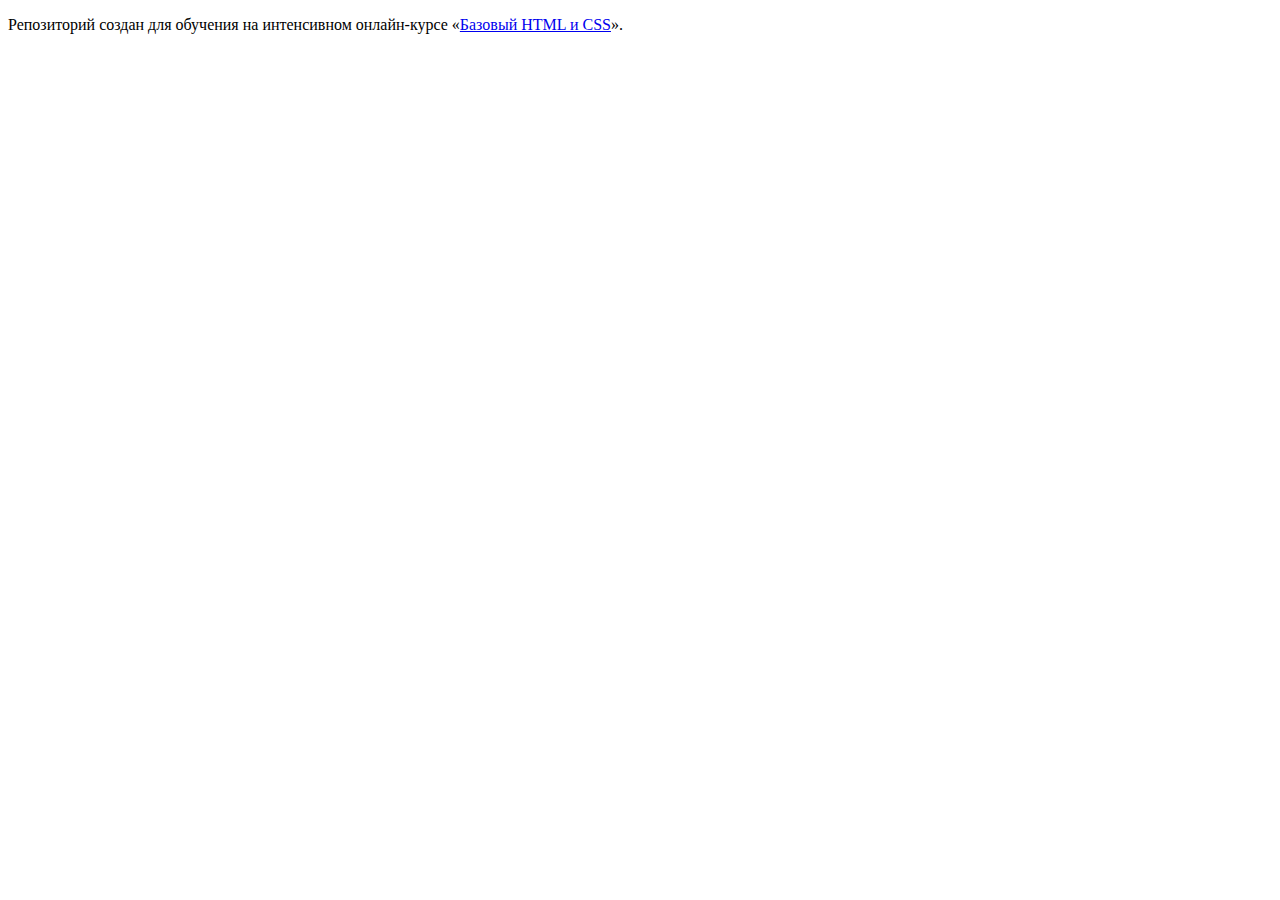
==== index.html @ 9e7a274b ":hatching_chick:" ====
<!DOCTYPE html>
<html lang="ru">
  <head>
    <meta charset="utf-8">
    <title>HTML Academy: Барбершоп</title>
  </head>
  <body>

    <p>Репозиторий создан для обучения на интенсивном онлайн‑курсе «<a href="https://htmlacademy.ru/intensive/htmlcss">Базовый HTML и CSS</a>».</p>

  </body>
</html>
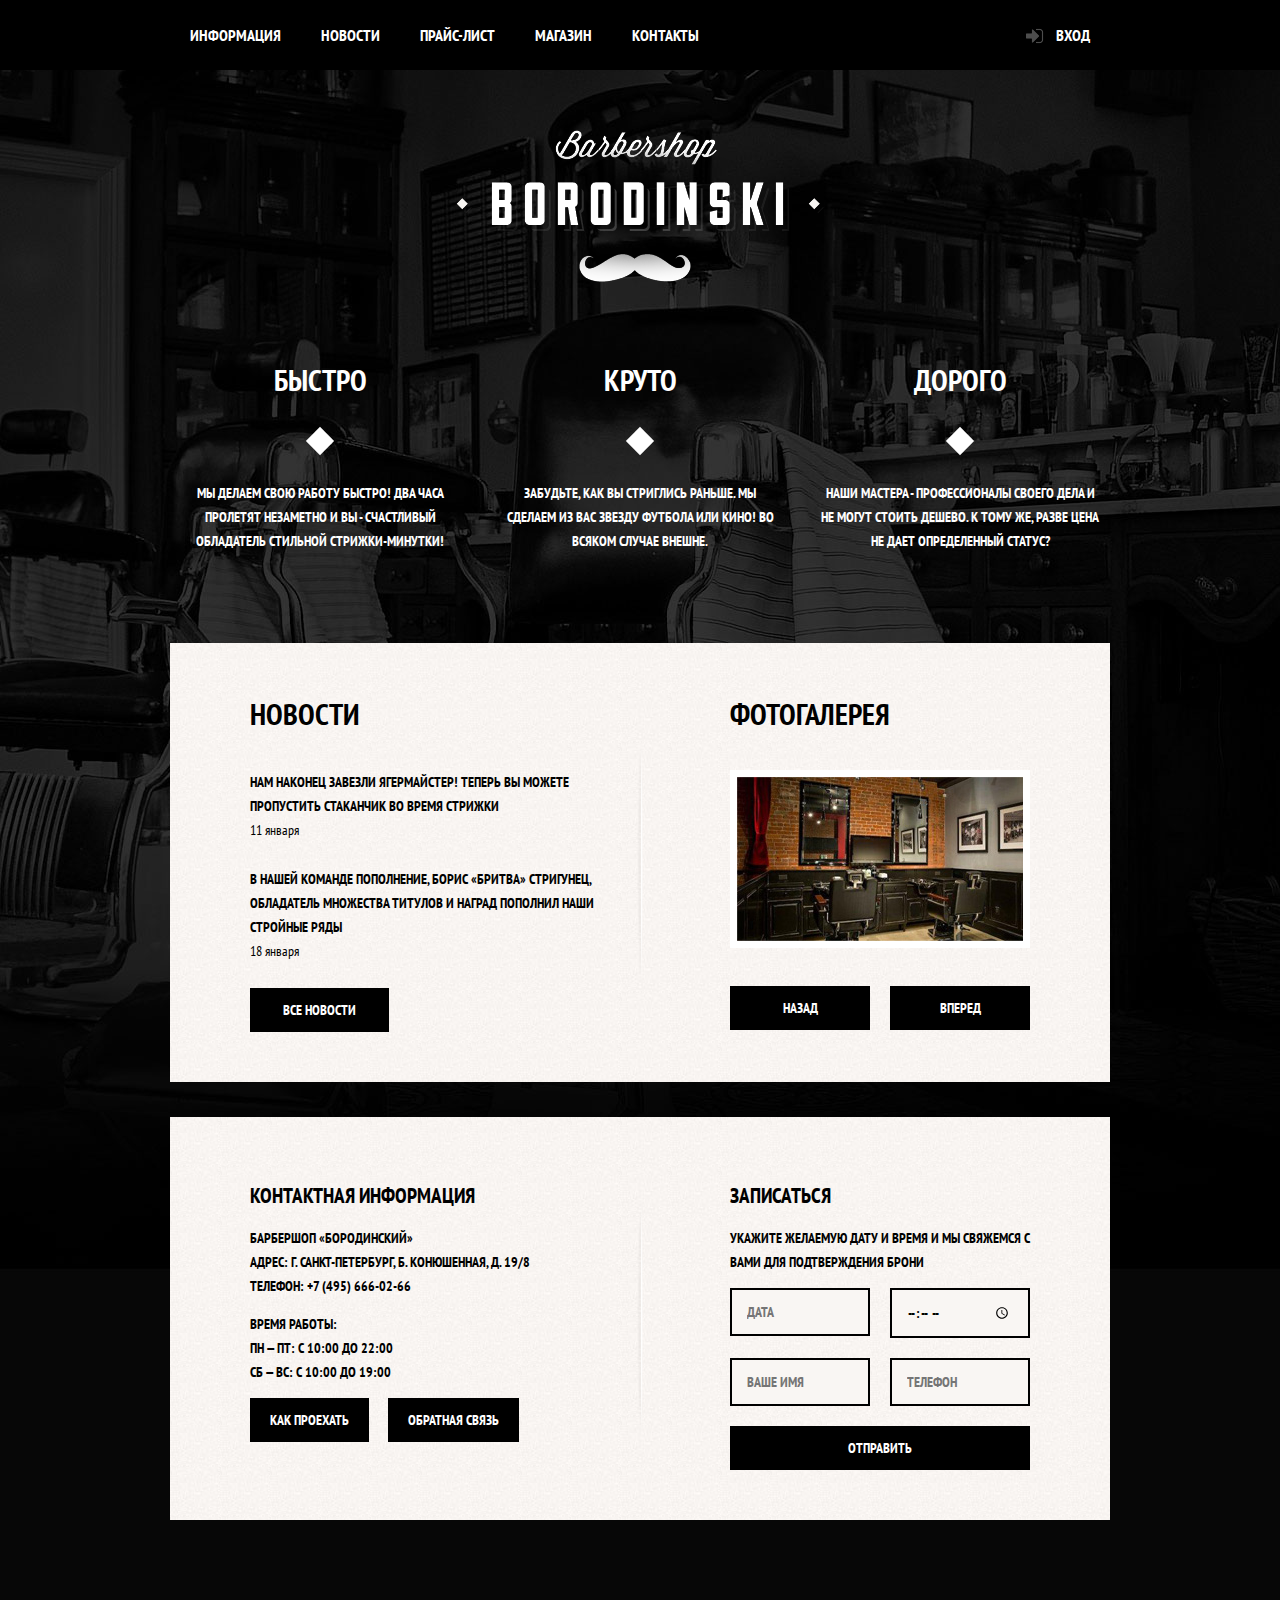
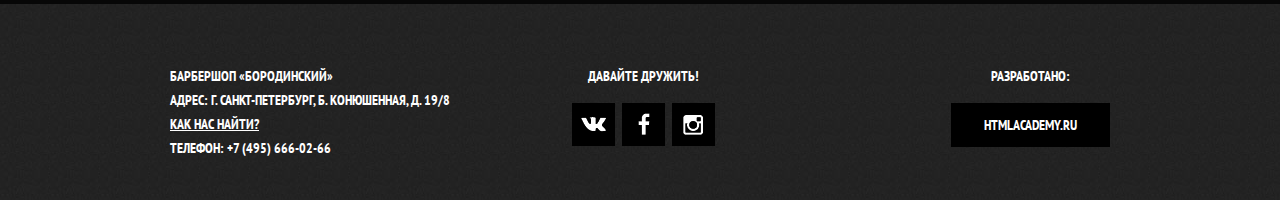
==== commit e2850f3a: "Главная, Прайс-лист, Страничка товара + открытие /закрытие попапов" ====
--- a/index.html
+++ b/index.html
@@ -1,12 +1,176 @@
-<!DOCTYPE html>
-<html lang="ru">
+﻿<!DOCTYPE html>
+<html>
   <head>
     <meta charset="utf-8">
-    <title>HTML Academy: Барбершоп</title>
+	<link rel="stylesheet" href="css/normalize.css">
+	<link rel="stylesheet" href="css/style.css" type="text/css">
+	<link rel="stylesheet" href="https://fonts.googleapis.com/css?family=PT+Sans+Narrow:700&amp;subset=latin,cyrillic-ext">
+    <title>Барбершоп «Бородинский»</title>
   </head>
-  <body>
+	<body>
+		<!--Хедер страницы -->
+		<header class="main-header h">
+			<div class="container c clearfix">
+					<nav class="main-navigation y">
+						<ul>
+							<li><a href="index.html">Информация</a></li>
+							<li><a href="#">Новости</a></li>
+							<li><a href="price.html">Прайс-лист</a></li>
+							<li><a href="item.html">Магазин</a></li>
+							<li><a href="#">Контакты</a></li>
+						</ul>
+					</nav>
+					
+					<div class="user-block y">
+						<a class="login" href="#">Вход</a>  <!-- По клику открывается модальное окно с формой входа! -->
+					</div>
+			</div>
+		</header>
+		
+		<!--Основная часть страницы -->
+		<main class="container main-container h">
+			<!--Логотип-->
+			<div class="logo y">
+				<a href="#"><img src="img/-index/logo.png" width="368" height="152" alt="Барбершоп «Бородинский»"></a>
+			</div>
+			
+			<!--Слоган из 3-х колонок -->
+			<section class="slogan c clearfix">
+				<div class="slogan-item y">
+					<div class="slogan-title">Быстро</div>
+					<p>Мы делаем свою работу быстро! Два часа пролетят незаметно и вы - счастливый обладатель стильной стрижки-минутки!</p>
+				</div>
+				
+				<div class="slogan-item y">
+					<div class="slogan-title">Круто</div>
+					<p>Забудьте, как вы стриглись раньше. Мы сделаем из вас звезду футбола или кино! Во всяком случае внешне.</p>
+				</div>
+				
+				<div class="slogan-item y">
+					<div class="slogan-title">Дорого</div>
+					<p>Наши мастера - профессионалы своего дела и не могут стоить дешево. К тому же, разве цена не дает определенный статус?</p>
+				</div>
+			</section>
+			
+			<!--Первое окно -->
+			<div class="index-content c clearfix">
+				<section class="index-content-column-left y">
+					<h2 class="index-content-column-title">Новости</h2>
+					<ul class="news">
+						<li>
+							<a href="#">Нам наконец завезли Ягермайстер! Теперь вы можете пропустить стаканчик во время стрижки</a><br>
+							<time datetime="2013-09-25">11 января</time>
+						</li>
+						<li>
+							<a href="#">В нашей команде пополнение, Борис «Бритва» Стригунец, обладатель множества титулов и наград пополнил наши стройные ряды</a><br>
+							<time datetime="2013-09-19">18 января</time>
+						</li>
+					</ul>
+					<a class="btn" href="#">Все новости</a>
+				</section>
+				
+				<section class="index-content-column-right y">
+					<h2 class="index-content-column-title">Фотогалерея</h2>
+					<div class="gallery">
+						<div class="gallery-image">
+							<a href="#"><img src="img/-index/caption.jpg" width="286" height="164" alt="Галерея"></a>   <!-- По клику открывается модальное окно с фотографией! -->
+						</div>
+						<button class="btn gallery-prev">Назад</button>
+						<button class="btn gallery-next">Вперед</button>
+					</div>
+				</section>
+			</div>
+			
+			<!--Второе окно -->
+			<div class="index-content c clearfix">
+				<section class="index-content-column-left y">
+					<div class="main-contacts">
+						<h2>Контактная информация</h2>
+						<p>
+							Барбершоп «Бородинский»<br>
+							Адрес: г. Санкт-Петербург, Б. Конюшенная, д. 19/8<br>
+							Телефон: +7 (495) 666-02-66
+						</p>
+						<p>
+							Время работы:<br>
+							пн — пт: с 10:00 до 22:00<br>
+							сб — вс: с 10:00 до 19:00
+						</p>
+						<a class="btn open-map" href="#">Как проехать</a>
+						<a class="btn" href="#">Обратная связь</a>
+					</div>
+				</section>
+				
+				<section class="index-content-column-right y">
+					<div class="form">
+						<h2>Записаться</h2>
+						<p>Укажите желаемую дату и время и мы свяжемся с вами для подтверждения брони</p>
+						<form action="/..." method="post">        <!--Вставь полный или относительный путь к серверному файлу (URL) -->
+							<input type="data" name="data" value="" placeholder="Дата">
+							<input type="time" name="time" value="" placeholder="Время">
+							<input type="text" name="name" value="" placeholder="Ваше имя">
+							<input type="tel" name="phone" value="" placeholder="Телефон">
+							<button type="submit" class="btn">Отправить</button>
+						</form>
+					</div>
+				</section>
+			</div>
+		</main>
+		
+		<!--Футер страницы -->
+		<footer class="main-footer h">
+			<div class="container c clearfix">
+				<div class="footer-contacts y">
+							Барбершоп «Бородинский»<br>
+							Адрес: г. Санкт-Петербург, Б. Конюшенная, д. 19/8<br>
+							<a class="open-map" href="#">Как нас найти?</a><br>
+							Телефон: +7 (495) 666-02-66
+				</div>
+				
+				<div class="footer-social y">
+					<p>Давайте дружить!</p>
+					<a class="social-btn social-btn-vk" href="#"></a>
+					<a class="social-btn social-btn-fb" href="#"></a>
+					<a class="social-btn social-btn-inst" href="#"></a>
+				</div>
+				
+				<div class="footer-copyright y">
+					<p>Разработано:</p>
+					<a href="#" class="btn">HTMLAcademy.ru</a>       <!--Копирайт (сайт разрабов) -->
+				</div>
+			</div>
+		</footer>
+		
+		<!-- Всплывающее модальное окно Вход-->
+		<div class="modal-window">
+			<!-- Кнопка Закрыть-->
+			<div class="modal-window-close">
+				закрыть
+			</div>
+			
+			<h2>Личный кабинет</h2>
+			<p>Введите пожалуйста свой логин и пароль</p>
+			<form class="login-form" action="/echo" method="post">
+				<input type="text" name="login" class="icon-user" placeholder="Логин" required>
+				<input type="password" name="password" class="icon-password" placeholder="Пароль" required><br>
+				<input type="checkbox" name="remember" id="remember-me" checked>
+				<label for="remember-me">Запомните меня</label>
+				<a href="#" class="restore">Я забыл пароль!</a>
+				<button type="submit" class="btn">Войти</button>
+			</form>
+		</div>
+		
+		<!-- Всплывающее модальное окно Карта-->
+		<div class="modal-content-map">
+			<div class="modal-content-close">закрыть</div>
+			<div class="modal-container">
+				<div id="map" class="map-image">
+				</div>
+			</div>
+		</div>
 
-    <p>Репозиторий создан для обучения на интенсивном онлайн‑курсе «<a href="https://htmlacademy.ru/intensive/htmlcss">Базовый HTML и CSS</a>».</p>
+		<script src="js/script.js"></script>
+		<script type="text/javascript" charset="utf-8" async src="https://api-maps.yandex.ru/services/constructor/1.0/js/?sid=y2CGXugQH0MIOYEFrCMbbpvY8io7dJtM&width=766&height=561&lang=ru_RU&sourceType=constructor&scroll=true&id=map"></script>
 
-  </body>
-</html>
+	</body>
+  </html>--- a/css/style.css
+++ b/css/style.css
@@ -0,0 +1,1016 @@
+﻿body {						/* Данные, общие для всей странички */
+	font-size: 14px;
+	line-height: 24px;
+	font-family: "PT Sans Narrow", sans-serif;
+	font-weight: 700;
+	text-transform: uppercase;
+	color: #fff;
+	min-width: 960px;
+	background: #111 url("../img/-index/bg2.jpeg") no-repeat center top;
+}
+
+body.item, body.inner_page {					/* Страничка Прайс */
+	background: #f8f5f2 url("../img/-item/block_bg.jpeg") repeat center top;
+	color: #000;
+}
+
+.container {         /* Общий контейнер шириной 940px */
+	width: 940px;
+	margin: 0 auto;
+	padding: 0 10px;
+}
+
+.main-container {
+	margin: 45px auto;
+	margin-bottom: 84px;
+	padding: 0 10px;
+}
+
+.clearfix:after {    /* Класс CLEARFIX */
+	content: "";
+	display: table;
+	clear: both;
+}
+
+/* Хедер ----------------------------------------------------------*/
+.main-header {          /* Хедер */
+	margin-top: 0px;
+	margin-bottom: 60px;
+	background: #000;
+}
+
+.main-navigation {     /* Меню хедера */
+	float: left;
+	width: 810px;
+}
+
+.user-block {          /* Пользовательский блок */
+	float: right;
+	max-width: 140px;
+}
+
+.main-navigation ul {   /* Список меню хедера */
+	margin: 0;
+	padding: 0;
+	font-size: 0;  /* борьба с пробелами в инлайн-блоках! */
+	list-style: none;
+}
+
+.main-navigation li {    /* Элементы списка меню хедера */
+	display: inline-block;
+	font-size: 16px;
+	line-height: 20px;
+	vertical-align: top;
+}
+
+.main-navigation a {    /* Ссылки в меню хедера */
+	display: block;
+	padding: 25px 20px;
+	text-decoration: none;
+	color: #fff;
+}
+
+.main-navigation a:hover {   /* Ссылки при наведении */
+	background: #242424;
+	cursor: pointer;
+}
+
+.main-navigation .active a {  /* Активная ссылка меню хедера */
+	position: relative;
+}
+
+.main-navigation .active a:hover {  /* Активная ссылка меню хедера при наведении */
+	background: none;
+	cursor: default;
+}
+
+.main-navigation .active a:after {  /* Псевдоэлемент активной ссылки меню хедера */
+	content: "";
+	position: absolute;
+	bottom: 0;
+	left: 20px;
+	right: 20px;
+	height: 5px;
+	background: white;
+}
+
+.login {                     /* Ссылка пользовательского блока */
+	position: relative;
+	display: inline-block;
+	vertical-align: top;
+	padding: 25px 20px;
+	padding-left: 50px;
+	font-size: 16px;
+	line-height: 20px;
+	text-decoration: none;
+	color: #fff;
+}
+
+.login:hover {             /* Ссылка пользовательского блока при наведении*/
+	background: #242424;
+}
+
+.login:before {            /* Псевдоэлемент (картинка)ссылки пользовательского блока */
+	content: "";
+	position: absolute;
+	top: 28px;
+	left: 20px;
+	width: 18px;
+	height: 16px;
+	background: url("../img/-index/icon_enter.png") no-repeat;
+	/*background-position: 0 -212px;*/
+}
+
+.login:hover:before {											/* Псевдоэлемент (картинка)ссылки пользовательского блока при наведении */
+	background: url("../img/-index/icon_enter2.png") no-repeat;
+}
+
+/*-------------------------------------------------------------*/
+.logo {					/* Логотип */
+	width: 368px;
+	height: 152px;
+	margin: 0 auto;
+	margin-bottom: 77px;
+}
+
+.logo img {				/* Логотип (картинка) */
+	width: 368px;
+	height: 152px;
+}
+
+.slogan {				/* Слоган (из 3 колонок) */
+	margin-bottom: 80px;
+}
+
+.slogan-item {			/* Колонки слогана */
+	float: left;
+	width: 300px;
+	margin-right: 20px;
+	text-align: center;
+}
+
+.slogan-item:last-child {		/* Последняя колонка слогана */
+	margin-right: 0;
+}
+
+.slogan-title {					/* Заголовки слоганов */
+	position: relative;
+	padding-bottom: 50px;
+	margin-bottom: 30px;
+	font-size: 30px;
+	line-height: 42px;
+}
+
+.slogan-item p {					/* Текст слоганов */
+	margin: 10px;
+}
+
+.slogan-title:after {			/* Псевдоэлемент после заголовка слоганов */
+	content: "";
+	position: absolute;
+	bottom: 0;
+	left: 50%;
+	display: block;
+	width: 20px;
+	height: 20px;
+	margin-left: -10px;
+	background: #fff;
+	transform: rotate(45deg);
+}
+
+.index-content {						/* Белые окошки */
+	margin-bottom: 35px;
+	padding: 50px 80px;
+	color: #000;
+	background:
+				url("../img/-index/vert_line.png") no-repeat center,
+				#f8f5f2 url("../img/-index/block_bg.jpeg");
+}
+
+.index-content-column-left {			/* Левая колонка окошка */
+	width: 350px;
+}
+
+.index-content-column-right {			/* Правая колонка окошка */
+	width: 300px;
+}
+
+.index-content-column-left {			/* Левая колонка окошка */
+	float: left;
+}
+
+.index-content-column-right {			/* Правая колонка окошка */
+	float: right;
+}
+
+.index-content-column-title {			/* Заголовок колонки */
+	margin: 0;
+	margin-bottom: 35px;
+	font-size: 30px;
+	line-height: 42px;
+}
+
+.news {							/* Блок новостей в левой колонке */
+	margin: 0;
+	padding: 0;
+	list-style: none;
+}
+
+.news li {						/* Элементы блока новостей */
+	margin-bottom: 25px;
+}
+
+.news time {						/* Дата в блоке новостей */
+	text-transform: none;
+	font-weight: normal;
+}
+
+.news a {
+	text-decoration: none;
+	color: #000;
+}
+
+.btn {							/* Класс .BTN кнопок */
+	display: inline-block;
+	vertical-align: top;
+	padding: 10px 33px;
+	margin-right: 16px;
+	font-size: 14px;
+	font-family: "PT Sans Narrow", sans-serif;
+	font-weight: 700;
+	line-height: 24px;
+	text-decoration: none;
+	text-transform: uppercase;
+	text-align: center;
+	color: #fff;
+	background: #000;
+	border: none;
+	outline: none;
+	cursor: pointer;
+}
+
+.btn:hover,
+.btn:active {					/* Поведение кнопок по наведению и нажатию */
+	background: #663d15;
+}
+
+.btn:disabled {					/* ПОведение неактивных (отключенных) кнопок */
+	cursor: default;
+	opacity: .5;
+}
+
+.btn:disabled:hover {			/* Поведение неактивных кнопок при наведении */
+	background: #000;
+}
+
+.main-contacts .btn {
+	padding-right: 20px;
+	padding-left: 20px;
+}
+
+.main-contacts .btn:last-child {
+	margin-right: 0;
+}
+
+.gallery{						/* Блок галареи в правой колонке */
+	position: relative;
+	height: 260px;
+}
+
+.gallery-image {					/*  */
+	height: 164px;
+	margin: 0;
+	border: 7px solid white;
+	background: #ccc;
+}
+
+.gallery-image img {				/* Изображение в блоке галереи */
+	width: 286px;
+	height: 164px;
+}
+
+.gallery .btn {					/* Кнопки в блоке галереи */
+	position: absolute;
+	bottom: 0;
+	width: 140px;
+	margin: 0;
+}
+
+.gallery-prev {					/* Кнопка НАЗАД в блоке галереи */
+	left: 0;
+}
+
+.gallery-next {					/* Кнопка ВПЕРЕД в блоке галереи */
+	right: 0;
+}
+
+.content p {						/* Абзац в левой колонке второго белого окошка */
+	margin: 0;
+	margin-bottom: 25px;
+}
+
+.form  input {						/* Форма в правой колонке второго окошка */
+	float: left;
+	margin-right: 20px;
+	margin-bottom: 20px;
+	width: 106px;
+	padding: 10px 15px;
+	border: 2px solid #000;
+	font-family: "PT Sans Narrow", sans-serif;
+	font-size: 14px;
+	line-height: 24px;
+	text-transform: uppercase;
+	color: #000;
+	background: #f9f6f3;
+	outline: none;
+}
+
+.form  input:focus {					/* Поля ввода формы при фокусе на них */
+	border: 2px solid #663d15;
+}
+
+.form  input:nth-child(even) {			/* Четные поля ввода формы */
+	margin-right: 0;
+}
+
+.form .btn {							/* Кнопки формы */
+	clear: both;
+	width: 100%;
+}
+
+/* Пагинатор (внутренние странички) -----------------------------*/
+.paginator {								/* Пагинатор */
+	max-width: 700px;
+	margin: 0;
+	margin-bottom: 35px;
+}
+
+.paginator ul {   /* Список меню пагинатора */
+	margin: 0;
+	padding: 0;
+	font-size: 0;  /* борьба с пробелами в инлайн-блоках! */
+	list-style: none;
+}
+
+.paginator li {    /* Элементы списка меню пагинатора */
+	display: inline;			/* inline-block  не нужен! */
+	font-size: 14px;
+	line-height: 20px;
+	vertical-align: top;
+}
+
+.paginator a {    /* Ссылки в меню пагинатора */  
+	padding: 10px 0px;
+	padding-right: 40px;
+
+	position: relative;
+	text-decoration: none;
+	color: #000;
+}
+
+.paginator li.active a:after {		/* Скрыть псевдоэлемент активной ссылки пагинатора (как вариант) */
+	display: none;
+}
+
+.paginator a:after {		/* Псевдолементы ссылок пагинатора. */
+	content: "";
+	display: block;
+	position: absolute;
+	top: 15px;
+	right: 15px;    				
+	width: 8px;
+	height: 8px;
+	background-color: #000;
+	transform: rotate(45deg);
+}
+
+.paginator a:hover:after {			/* При наведении на псевдоэлемент курсор "не сигналит" о ссылке */
+	cursor: default;
+}
+
+.paginator a:hover {   /* Ссылки пагинатора при наведении */
+	cursor: pointer;
+}
+
+.paginator .active a {  /* Активная ссылка меню пагинатора */
+	position: relative;
+	color: #aba9a7;					
+}
+
+.paginator .active a:hover {  /* Активная ссылка меню пагинатора при наведении */
+	background: none;
+	cursor: default;
+}
+
+/* Стили странички "Страничка товара" (item) -----------------------------*/
+.item .main-header {
+	background: #000;
+	color: #fff;
+	margin-bottom: 55px;
+}
+
+.item  h1 {
+	margin: 0;
+	margin-bottom: 21px;
+	font-size: 30px;
+	line-height: 42px;
+}
+
+.item .paginator {
+	margin-bottom: 55px;
+}
+
+.item .main-footer {
+	background: #252525 url("../img/-index/footer_bg.jpeg");
+	color: #fff;
+}
+
+.item .content-column-left {					/* Левый блок (картинки) */
+	width: 480px;
+	float: left;
+}
+
+.main_caption {							/* Большая картинка */
+	float: left;
+	padding-bottom: 13px;	/* ...Исправить. Если падинг указать 20 рх, то вылезает на деле почему-то больше (7рх лишние)... */
+}
+
+/*.caption a:active .main_caption img{					/ такое не  работает... /
+	background: url("img/-item/big_image.jpeg") no-repeat;
+}*/
+
+.main_caption img, .caption img {		/* Тень изображениям (большому и двум маленьким) */
+	box-shadow: 0 0 25px rgba(0,0,0,0.3);
+}
+
+.caption:last-child  img{		/* Тень изображению (последнему из маленьких) */
+	box-shadow: 5px 5px 15px rgba(0,0,0,0.2);
+}
+
+.caption {
+	float: left;	
+	padding-right: 20px;
+}
+
+.caption:last-child {	
+	padding-right: 0;
+}
+
+.caption:last-child :after {
+	clear: both;
+}
+
+.item .content-column-right {					/* Правый блок (текстовый) */
+	width: 390px;
+	float: right;
+}
+
+.item .content-column-right .btn {
+	padding: 10px 18px;
+	margin-right: 0px;
+}
+
+.item .content-column-right a {
+	text-decoration: none;
+	color: #000;
+}
+
+.item .content-column-right .art {
+	color: #aeaeae;
+}
+
+.item .text_box p {
+	margin-bottom: 38px;
+}
+
+.item .text_box h3 {
+	margin-top: 65px;
+	margin-bottom: 33px;
+}
+
+.item .content-column-right ul {			/* content-column-right заменить на класс list!.. */
+	margin: 0;
+    padding: 0;
+	list-style: none;
+	margin-top: 29px;
+	margin-left: 21px;
+}
+
+.item .content-column-right li {			/* и тут... */
+	position: relative;
+}
+
+.item .content-column-right li:before {		/* и тут... */  /* и где-то еще в 1 месте... */
+	content: "";
+	position: absolute;
+	top: 7px;
+	left: -18px;    				/* Хотя по идее 21рх... */
+	width: 8px;
+	height: 8px;
+	background-color: #000;
+	transform: rotate(45deg);	
+}
+ 
+.price {
+	display: inline-block;
+	vertical-align: top;
+	padding: 10px 41px;
+	margin-right: -3px;
+	font-size: 14px;
+	font-family: "PT Sans Narrow", sans-serif;
+	font-weight: 700;
+	line-height: 24px;
+	text-decoration: none;
+	text-transform: uppercase;
+	text-align: center;
+	border: none;
+	outline: none;
+	cursor: default;
+	color: #000;
+	background-color: #e5e5e5;
+}
+
+.footnotes {
+	margin-top: 33px;
+	margin-bottom: 33px;
+}
+
+.availability {
+	float: left;
+}
+
+.art {
+	float: right;
+	padding-right: 12px;
+}
+
+/* Стили странички Прайс (inner-page) ------------------------------------------------- */
+.inner_page .main-header {
+	background: #000;
+	color: #fff;
+	margin-bottom: 55px;
+}
+
+.inner_page .main-footer {
+	background: #252525 url("../img/-index/footer_bg.jpeg");
+	color: #fff;
+}
+
+.inner_page .main-container {
+	margin-bottom: 79px;
+}
+
+.inner_page .main-navigation li:first-of-type  a, .item .main-navigation li:first-of-type  a {
+	padding: 21px 20px;
+}
+
+.inner-page-title {
+	margin-bottom: 57px; /*можно и 55рх*/
+}
+
+.inner-page-title h1 {
+	margin: 0;
+	padding: 0;
+	margin-bottom: 19px;
+	font-size: 30px;
+	line-height: 42px;
+}
+
+.inner-content {
+	margin-bottom: 79px;
+}
+
+.inner-content h2 {
+	margin-top: 60px;
+	margin-bottom: 32px;
+	font-size: 24px;
+	line-height: 30px;
+}
+
+.inner-content p {
+	margin: 14px 0;
+}
+
+.inner-content table {
+	border-collapse: collapse;
+}
+
+.inner-content td {
+	padding: 10px 15px;
+	border: 2px solid black;
+}
+
+.big-header {
+	margin-top: 57px;
+	margin-bottom: 58px;  
+	text-align: center;
+}
+
+.big-header h2 {
+	position: relative;
+	display: inline;
+	margin: 0;
+	padding: 0 25px;  
+	font-size: 48px;
+	line-height: 48px;
+	text-align: center;
+	background: #f8f5f2 url("../img/-item/block_bg.jpeg") repeat;
+}
+
+.big-header:after {
+	content: ""; 
+	position: relative;
+	top: -25px;
+	z-index: -1;  
+	display: block;
+	border-bottom: 2px solid black;
+}
+.list-1 {
+	margin: 14px 0;
+	padding: 0;
+	list-style: none;
+}
+
+.list-1 li {
+	position: relative;
+	margin-bottom: 15px;
+	padding-left: 20px;
+}
+
+.list-1 li:before {
+	content: "";
+	position: absolute;
+	top: 8px;
+	left: 0;
+	width: 8px;
+	height: 8px;  
+	background: #000;
+	transform: rotate(45deg);
+}
+
+.prices-table {
+	width: 100%;
+}
+
+.prices-table td {
+    width: 50%;
+}
+
+.prices-table td:last-child {
+	text-align: center;
+}
+
+.short-text {
+	padding-right: 80px;
+}
+
+/* Колонки для контента */
+.inner-content-columns {
+    margin: 60px 0;
+	margin-bottom: 63px;
+}
+
+.inner-content-column-left,
+.inner-content-column-right {
+	width: 460px;
+}
+
+.inner-content-column-left {
+	float: left;
+}
+
+.inner-content-column-right {
+	float: right;
+}
+
+.inner-content-column-left *:first-child,
+.inner-content-column-right *:first-child {
+	margin-top: 0;
+}
+.inner-content-column-left *:last-child,
+.inner-content-column-right *:last-child {
+	margin-bottom: 0;
+}
+
+/* Футер -------------------------------------------------------*/
+.main-footer {						/* Футер */
+	margin-top: 60px;
+	padding-top: 60px;
+	padding-bottom: 40px;
+	background: #252525 url("../img/-index/footer_bg.jpeg");
+}
+
+.footer-contacts {					/* Блок контактов в футере */
+	float: left;
+	width: 320px;
+	margin-right: 80px;
+}
+
+.footer-contacts a {					/* Ссылки блока контактов футера ???*/
+	color: #fff;
+}
+
+.footer-social {						/* Блок социальных сетей футера */
+	float: left;
+	text-align: center;
+}
+
+.footer-copyright {					/* Блок копирайта футера */
+	float: right;
+	max-width: 320px;
+}
+
+.footer-contacts a:hover {			/* Ссылки блока контактов футера при наведении */
+	text-decoration: none;
+}
+
+.footer-social p {					/* Абзац блока соцсетей футера */
+	margin: 0;
+	margin-bottom: 15px;
+}
+
+.social-btn {						/* Социальные кнопки в футере */
+	margin: 0 2px;
+	display: inline-block;
+	vertical-align: top;
+	width: 43px;
+	height: 43px;
+	font-size: 0;
+	text-decoration: none;
+	background: #000 url("../img/sprite.png") no-repeat center;								/* Подключить спрайт и далее расставить координаты картинок! */
+}
+
+.social-btn:hover {						/* Социальные кнопки в футере при наведении */
+	background-color: #fff;
+}
+
+.social-btn-vk {						/* Социальная кнопка ВК футера */
+	background: #000 url("../img/-index/icon_vk.png") no-repeat center;
+	/*background-position: 9px -968px;*/
+}
+
+.social-btn-fb {						/* Социальная кнопка FB футера */
+	background: #000 url("../img/-index/icon_fb.png") no-repeat center;
+}
+
+.social-btn-inst {						/* Социальная кнопка INST футера */
+	background: #000 url("../img/-index/icon_inst.png") no-repeat center;
+}
+
+.social-btn-vk:hover {						/* Социальная кнопка ВК футера при наведении */
+	background: #fff url("../img/-index/icon_vk_b.png") no-repeat center;
+}
+
+.social-btn-fb:hover {						/* Социальная кнопка FB футера при наведении */
+	background: #fff url("../img/-index/icon_fb_b.png") no-repeat center;
+}
+
+.social-btn-inst:hover {						/* Социальная кнопка INST футера при наведении */
+	background: #fff url("../img/-index/icon_inst_b.png") no-repeat center;
+}
+
+.footer-copyright p {					/* Абзац блока копирайта футера */
+	margin: 0;
+	margin-bottom: 15px;
+	text-align: center;
+}
+
+.footer-copyright .btn {					/* Кнопки блока копирайта футера */
+	margin-right: 0;
+}
+
+.footer-copyright .btn:hover {					/* Кнопки блока копирайта футера при наведении*/
+	color: #000;
+	background: #fff;
+}
+
+/* Модальное окно Вход ------------------------------------------ */
+.modal-window {
+	display: none;		/* display: none; */
+	position: absolute;
+	top: 0;
+	left: 50%;
+	margin-top: 120px;
+	margin-left: -230px;
+	width: 300px;
+	padding: 50px 80px;
+	padding-bottom: 58px;
+	background: #f8f5f2 url("../img/-index/block_bg.jpeg") repeat;
+	color: #000;
+	box-shadow: 0 30px 50px rgba(0,0,0,.75);
+}
+
+.modal-window-close {		/* Кнопка Закрыть формы входа */
+	position: absolute;
+	top: 9px;
+	right: -34px;
+	width: 21px;
+	height: 21px;
+	background: url("../img/-index/close_window.png") no-repeat center;
+	font-size: 0;
+	cursor: pointer;
+}
+
+.modal-window h2 {			/* Заголовок */
+	margin: 0;
+	margin-bottom: 20px;
+	font-size: 30px;
+	line-height: 42px;
+}
+
+.modal-window p {			/* Абзац */
+	margin: 0;
+	margin-bottom: 15px;
+}
+
+.modal-window .login-form {		/* Форма */
+	
+}
+
+.login-form input[type="text"], .login-form input[type="password"] {	/* Поля формы входа (логин и пароль) */
+	width: 241px;
+	margin: 0;
+	margin-bottom: 9px;
+	padding: 12px 40px 12px 10px;
+	font-size: 14px;
+	line-height: 24px;
+	font-family: "PT Sans Narrow", sans-serif;
+	text-transform: uppercase;
+	color: #000;
+	border: 2px solid #000101;
+	outline: none;
+	background: #f9f6f3;
+}
+
+.login-form input:focus {				/* Фокус в поле ввода */
+	border-color: #663d15;
+}
+
+.login-form input.icon-user {			/* Иконка в поле Логин */
+	background: url("../img/-index/icon_login.png") no-repeat right 14px center;
+}
+
+.login-form input.icon-password {		/* Иконка в поле Пароль */
+	background: url("../img/-index/icon_pass.png") no-repeat right 14px center;
+}
+
+.login-form .restore {				/* Ссылка "Я забыл пароль" */
+	float:right;
+	color: #000;
+}
+
+.login-form .btn {					/* Кнопка формы */
+	width: 100%;
+	margin-top: 17px;
+}
+
+.login-form input[type="checkbox"] {	/* Чекбокс */
+	display: none;
+}
+
+.login-form input[type="checkbox"] + label{		/* Лейбл, привязанный к чекбоксу */
+	display: inline-block;
+	vertical-align: top;
+	position: relative;
+	padding-left: 32px;
+	cursor: pointer;
+}
+
+.login-form input[type="checkbox"] + label:hover {		/* Лейбл при наведении */
+	color: #663d15;
+}
+
+.login-form input[type="checkbox"] + label:before {		/* Псевдоэлемент лейбла */
+	content: "";
+	position: absolute;
+	top: 2px;
+	left: 0;
+	width: 17px;
+	height: 17px;
+	border: 2px solid #000;
+}
+
+.login-form input[type="checkbox"]:checked + label:before {		/* Псевдоэлемент при нажатом чекбоксе */
+	background: url("../img/-index/close_btn.png") no-repeat center;
+}
+
+.modal-content-map {
+	display: none;		/* display: none; */
+	position: absolute;
+	top: 0;
+	left: 50%;
+	margin-top: 578px;
+	margin-left: -390px;
+	width: 766px;
+	height: 560px;
+	padding: 7px;
+	background-color: #fff;
+	color: #000;
+	box-shadow: 0 30px 50px rgba(0,0,0,.75);
+}
+
+.modal-content-close {		/* Кнопка Закрыть формы входа */
+	position: absolute;
+	top: 7px;
+	right: -32px;
+	width: 21px;
+	height: 21px;
+	background: url("../img/-index/close_window.png") no-repeat center;
+	font-size: 0;
+	cursor: pointer;
+	
+}
+
+@keyframes show {			/* Кадры анимации открытия Модального окна */
+  0% {
+    opacity: 0.2;
+  }
+  70% {
+    opacity: 0.4;
+  }
+  90% {
+    opacity: 0.7;
+  }
+  100% {
+    opacity: 1;
+  }
+}
+
+.modal-show {		/* Отображение модального окна */
+	display: block;
+	animation: show 1s;
+}
+
+@keyframes close {			/* Кадры анимации закрытия Модального окна */
+	0% {
+		transform: scale(1);
+		opacity: 1;		
+	}
+	60% {
+		transform: scale(0.9);	
+        opacity: 1;	
+	}
+	80% {
+		transform: scale(1.1);
+	}	
+	100% {
+		transform: scale(0);
+		opacity: 0;	
+	}		
+}
+
+.modal-close{						/* Закрытие модального окна */
+	animation: close .5s ease-in-out;
+}
+
+@keyframes error {			/* Кадры анимации ошибки Модального окна Вход */
+  0% {
+	opacity: 1;
+  }
+  50% {
+	box-shadow:  0 0 20px 30px rgba(255,0,0,0.7),
+				inset 0 0 10px 10px rgba(255,0,0,0.7);
+	opacity: 0.9;
+  }
+  100% {
+	opacity: 1;
+  }
+}
+
+.modal-error {		/* Ошибка входа (не хватает логина и/или пароля) */
+	animation: error 2s;
+}
+
+/*.modal-show-sec {			/* Альтернативное отображение модального окна */
+	/*display: block;
+	animation: modal-show-sec .5s ease-in-out;		
+}
+
+@keyframes modal-show-sec {		/* Кадры альтернативной анимации открытия Модального окна */
+	/*0% {
+		transform: scale(0);
+		opacity: 0.0;		
+	}
+	60% {
+		transform: scale(1.1);	
+	}
+	80% {
+		transform: scale(0.9);
+		opacity: 1;	
+	}	
+	100% {
+		transform: scale(1);
+		opacity: 1;	
+	}		
+}*/
+
+.modal-container {
+	background-color: #aba9a7;
+	width: 100%; /*766px;*/
+	height: 100%; /*560px;*/
+	z-index: 1;
+}
+
+.map-image {
+	z-index: 2;
+}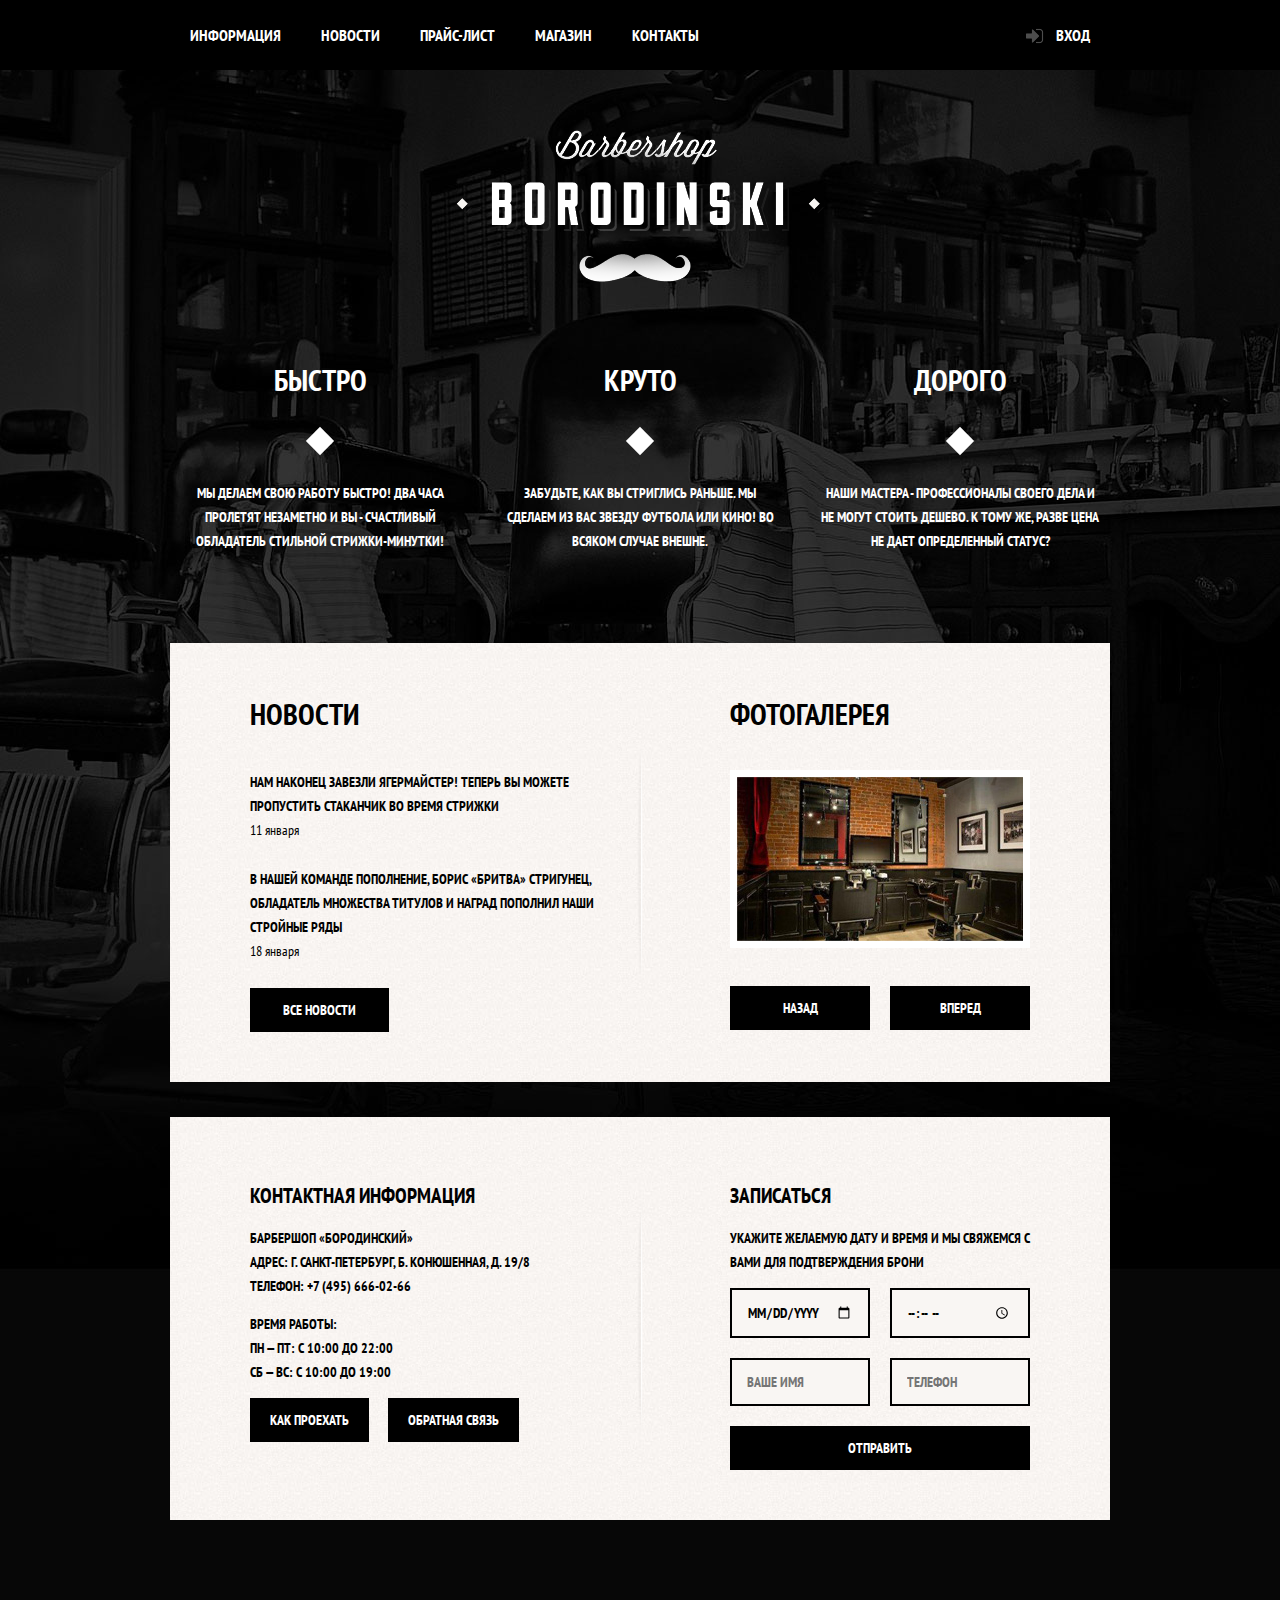
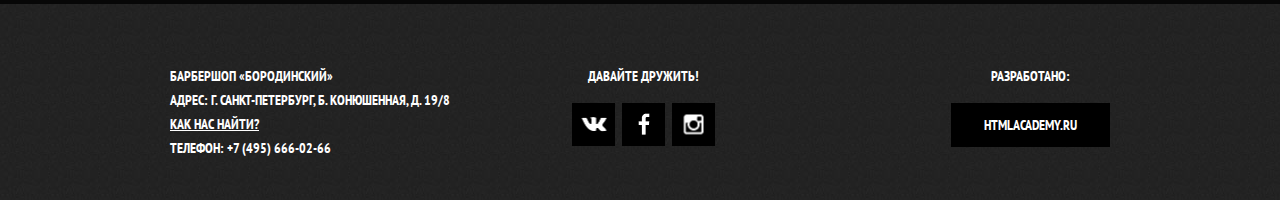
==== commit d899144a: "Спрайт" ====
--- a/index.html
+++ b/index.html
@@ -8,53 +8,55 @@
     <title>Барбершоп «Бородинский»</title>
   </head>
 	<body>
+		<!-- Затемняющая шторка -->
+		<div class="blind"></div> 
 		<!--Хедер страницы -->
-		<header class="main-header h">
-			<div class="container c clearfix">
-					<nav class="main-navigation y">
+		<header class="main-header">
+			<div class="container clearfix">
+					<nav class="main-navigation">
 						<ul>
 							<li><a href="index.html">Информация</a></li>
 							<li><a href="#">Новости</a></li>
 							<li><a href="price.html">Прайс-лист</a></li>
-							<li><a href="item.html">Магазин</a></li>
+							<li><a href="shop.html">Магазин</a></li>
 							<li><a href="#">Контакты</a></li>
 						</ul>
 					</nav>
 					
-					<div class="user-block y">
-						<a class="login" href="#">Вход</a>  <!-- По клику открывается модальное окно с формой входа! -->
+					<div class="user-block">
+						<a class="login" href="form.html">Вход</a>  <!-- По клику открывается модальное окно с формой входа! -->
 					</div>
 			</div>
 		</header>
 		
 		<!--Основная часть страницы -->
-		<main class="container main-container h">
+		<div class="container main-container">
 			<!--Логотип-->
-			<div class="logo y">
-				<a href="#"><img src="img/-index/logo.png" width="368" height="152" alt="Барбершоп «Бородинский»"></a>
+			<div class="logo">
+				<img src="img/logo.png" width="368" height="152" alt="Барбершоп «Бородинский»">
 			</div>
 			
 			<!--Слоган из 3-х колонок -->
-			<section class="slogan c clearfix">
-				<div class="slogan-item y">
+			<section class="slogan clearfix">
+				<div class="slogan-item">
 					<div class="slogan-title">Быстро</div>
 					<p>Мы делаем свою работу быстро! Два часа пролетят незаметно и вы - счастливый обладатель стильной стрижки-минутки!</p>
 				</div>
 				
-				<div class="slogan-item y">
+				<div class="slogan-item">
 					<div class="slogan-title">Круто</div>
 					<p>Забудьте, как вы стриглись раньше. Мы сделаем из вас звезду футбола или кино! Во всяком случае внешне.</p>
 				</div>
 				
-				<div class="slogan-item y">
+				<div class="slogan-item">
 					<div class="slogan-title">Дорого</div>
 					<p>Наши мастера - профессионалы своего дела и не могут стоить дешево. К тому же, разве цена не дает определенный статус?</p>
 				</div>
 			</section>
 			
 			<!--Первое окно -->
-			<div class="index-content c clearfix">
-				<section class="index-content-column-left y">
+			<div class="index-content clearfix">
+				<section class="index-content-column-left">
 					<h2 class="index-content-column-title">Новости</h2>
 					<ul class="news">
 						<li>
@@ -69,11 +71,11 @@
 					<a class="btn" href="#">Все новости</a>
 				</section>
 				
-				<section class="index-content-column-right y">
+				<section class="index-content-column-right">
 					<h2 class="index-content-column-title">Фотогалерея</h2>
 					<div class="gallery">
 						<div class="gallery-image">
-							<a href="#"><img src="img/-index/caption.jpg" width="286" height="164" alt="Галерея"></a>   <!-- По клику открывается модальное окно с фотографией! -->
+							<a href="#"><img src="img/caption.jpg" width="286" height="164" alt="Галерея"></a>   <!-- По клику открывается модальное окно с фотографией! -->
 						</div>
 						<button class="btn gallery-prev">Назад</button>
 						<button class="btn gallery-next">Вперед</button>
@@ -82,8 +84,8 @@
 			</div>
 			
 			<!--Второе окно -->
-			<div class="index-content c clearfix">
-				<section class="index-content-column-left y">
+			<div class="index-content clearfix">
+				<section class="index-content-column-left">
 					<div class="main-contacts">
 						<h2>Контактная информация</h2>
 						<p>
@@ -96,18 +98,18 @@
 							пн — пт: с 10:00 до 22:00<br>
 							сб — вс: с 10:00 до 19:00
 						</p>
-						<a class="btn open-map" href="#">Как проехать</a>
+						<a class="btn open-map" href="map.html">Как проехать</a>
 						<a class="btn" href="#">Обратная связь</a>
 					</div>
 				</section>
 				
-				<section class="index-content-column-right y">
+				<section class="index-content-column-right">
 					<div class="form">
 						<h2>Записаться</h2>
 						<p>Укажите желаемую дату и время и мы свяжемся с вами для подтверждения брони</p>
 						<form action="/..." method="post">        <!--Вставь полный или относительный путь к серверному файлу (URL) -->
-							<input type="data" name="data" value="" placeholder="Дата">
-							<input type="time" name="time" value="" placeholder="Время">
+							<input type="date" name="date" value="">
+							<input type="time" name="time" value="">
 							<input type="text" name="name" value="" placeholder="Ваше имя">
 							<input type="tel" name="phone" value="" placeholder="Телефон">
 							<button type="submit" class="btn">Отправить</button>
@@ -115,26 +117,26 @@
 					</div>
 				</section>
 			</div>
-		</main>
+		</div>
 		
 		<!--Футер страницы -->
-		<footer class="main-footer h">
-			<div class="container c clearfix">
-				<div class="footer-contacts y">
+		<footer class="main-footer">
+			<div class="container clearfix">
+				<div class="footer-contacts">
 							Барбершоп «Бородинский»<br>
 							Адрес: г. Санкт-Петербург, Б. Конюшенная, д. 19/8<br>
-							<a class="open-map" href="#">Как нас найти?</a><br>
+							<a class="open-map" href="map.html">Как нас найти?</a><br>
 							Телефон: +7 (495) 666-02-66
 				</div>
 				
-				<div class="footer-social y">
+				<div class="footer-social">
 					<p>Давайте дружить!</p>
 					<a class="social-btn social-btn-vk" href="#"></a>
 					<a class="social-btn social-btn-fb" href="#"></a>
 					<a class="social-btn social-btn-inst" href="#"></a>
 				</div>
 				
-				<div class="footer-copyright y">
+				<div class="footer-copyright">
 					<p>Разработано:</p>
 					<a href="#" class="btn">HTMLAcademy.ru</a>       <!--Копирайт (сайт разрабов) -->
 				</div>
--- a/css/style.css
+++ b/css/style.css
@@ -6,12 +6,17 @@
 	text-transform: uppercase;
 	color: #fff;
 	min-width: 960px;
-	background: #111 url("../img/-index/bg2.jpeg") no-repeat center top;
-}
-
-body.item, body.inner_page {					/* Страничка Прайс */
-	background: #f8f5f2 url("../img/-item/block_bg.jpeg") repeat center top;
-	color: #000;
+	background: #111 url("../img/bg2.jpeg") no-repeat center top;
+}
+
+body.shop, body.item, body.inner_page {					/* Тело внутренних страниц */
+	background: #f8f5f2 url("../img/block_bg.jpeg") repeat center top;
+	color: #000;
+}
+
+.shop .main-footer, .item .main-footer, .inner_page .main-footer {		/* Футер внутренних страниц */
+	background: #252525 url("../img/footer_bg.jpeg");
+	color: #fff;
 }
 
 .container {         /* Общий контейнер шириной 940px */
@@ -117,12 +122,13 @@
 	left: 20px;
 	width: 18px;
 	height: 16px;
-	background: url("../img/-index/icon_enter.png") no-repeat;
-	/*background-position: 0 -212px;*/
+	background: url("../img/spritesheet.png") no-repeat;
+	background-position: -200px -5px;
 }
 
 .login:hover:before {											/* Псевдоэлемент (картинка)ссылки пользовательского блока при наведении */
-	background: url("../img/-index/icon_enter2.png") no-repeat;
+	background: url("../img/spritesheet.png") no-repeat;
+	background-position: -228px -5px;
 }
 
 /*-------------------------------------------------------------*/
@@ -183,8 +189,8 @@
 	padding: 50px 80px;
 	color: #000;
 	background:
-				url("../img/-index/vert_line.png") no-repeat center,
-				#f8f5f2 url("../img/-index/block_bg.jpeg");
+				url("../img/vert_line.png") no-repeat center,
+				#f8f5f2 url("../img/block_bg.jpeg");
 }
 
 .index-content-column-left {			/* Левая колонка окошка */
@@ -338,28 +344,28 @@
 	width: 100%;
 }
 
-/* Пагинатор (внутренние странички) -----------------------------*/
-.paginator {								/* Пагинатор */
+/* Пагинатор Хлебные крошки (внутренние странички) -----------------*/
+.bread_crumbs {								/* Пагинатор Хлебные крошки */
 	max-width: 700px;
 	margin: 0;
 	margin-bottom: 35px;
 }
 
-.paginator ul {   /* Список меню пагинатора */
+.bread_crumbs ul {   /* Список меню пагинатора */
 	margin: 0;
 	padding: 0;
 	font-size: 0;  /* борьба с пробелами в инлайн-блоках! */
 	list-style: none;
 }
 
-.paginator li {    /* Элементы списка меню пагинатора */
+.bread_crumbs li {    /* Элементы списка меню пагинатора */
 	display: inline;			/* inline-block  не нужен! */
 	font-size: 14px;
 	line-height: 20px;
 	vertical-align: top;
 }
 
-.paginator a {    /* Ссылки в меню пагинатора */  
+.bread_crumbs a {    /* Ссылки в меню пагинатора */  
 	padding: 10px 0px;
 	padding-right: 40px;
 
@@ -368,11 +374,11 @@
 	color: #000;
 }
 
-.paginator li.active a:after {		/* Скрыть псевдоэлемент активной ссылки пагинатора (как вариант) */
+.bread_crumbs li.active a:after {		/* Скрыть псевдоэлемент активной ссылки пагинатора (как вариант) */
 	display: none;
 }
 
-.paginator a:after {		/* Псевдолементы ссылок пагинатора. */
+.bread_crumbs a:after {		/* Псевдолементы ссылок пагинатора. */
 	content: "";
 	display: block;
 	position: absolute;
@@ -384,29 +390,361 @@
 	transform: rotate(45deg);
 }
 
-.paginator a:hover:after {			/* При наведении на псевдоэлемент курсор "не сигналит" о ссылке */
+.bread_crumbs a:hover:after {			/* При наведении на псевдоэлемент курсор "не сигналит" о ссылке */
 	cursor: default;
 }
 
-.paginator a:hover {   /* Ссылки пагинатора при наведении */
+.bread_crumbs a:hover {   /* Ссылки пагинатора при наведении */
 	cursor: pointer;
 }
 
-.paginator .active a {  /* Активная ссылка меню пагинатора */
-	position: relative;
-	color: #aba9a7;					
-}
-
-.paginator .active a:hover {  /* Активная ссылка меню пагинатора при наведении */
+.bread_crumbs .active a {  /* Активная ссылка меню пагинатора */
+	position: relative;
+	color: #aba9a7;	
+	cursor: default;
+	pointer-events: none;	/* Отменяем события по клику */	
+}
+
+.bread_crumbs .active a:hover {  /* Активная ссылка меню пагинатора при наведении */
 	background: none;
 	cursor: default;
 }
 
+/* Стили странички "Магазин" (shop) -----------------------------*/
+.shop .main-header {
+	margin-bottom: 54px;
+}
+
+.shop h1 {
+	margin-top: 0;
+	margin-bottom: 23px;
+}
+
+.shop .bread_crumbs {
+	margin-bottom: 54px;
+}
+
+.shop .bread_crumbs .active {
+	color: #aba9a7;
+	pointer-events: none;	/* Отменяем события по клику */	
+}
+
+.shop .bread_crumbs .active:after {
+	display: none;
+}
+
+.shop .left-part-form {
+	width: 190px;
+	float: left;
+}
+
+.shop .group-inputs {
+	border: none;
+	margin: 0;
+	padding: 0;
+	padding-top: 32px;
+	font-size: 24px;
+	line-height: 30px;
+}
+
+.shop .group-inputs:nth-of-type(2) {
+	margin-top: 55px;
+}
+
+.shop .left-part-form input[type="radio"] {		/* Истинные радиокнопки */
+	display: none;
+}
+
+.shop .left-part-form input[type="radio"] + label {		/* Лейбл после радиокнопки */
+	display: inline-block;
+	vertical-align: middle;
+	font-family: 'PT Sans Narrow', Arial, sans-serif;
+	font-size: 14px;
+	line-height: 18px;
+	color: #000;
+	margin-left: 44px;
+	cursor: pointer;
+	margin-bottom: 23px;
+	position: relative;
+}
+
+.shop .left-part-form input[type="radio"] + label::before {	/* Псевдоэлемент лейбла, стоящего после радиокнопки */
+	content: "";
+	vertical-align: middle;
+	width: 18px;
+	height: 18px;
+	position: absolute;
+	left: -44px;
+	top: 0;
+	background-color: #fff;
+	border-radius: 50%;
+	border: 2px solid #000;
+}
+
+.shop .left-part-form input[type="radio"]:checked + label::before {	/* Псевдоэлемент лейбла, стоящего после  УСТАНОВЛЕННОЙ радиокнопки */
+	content: "";
+	position: absolute;
+	left: -42px;
+	top: 2px;
+	width: 8px;
+	height: 8px;
+	background-color: #000;
+	border-radius: 50%;
+	border: 5px solid #fff;
+	box-shadow: 0 0 0 2px rgba(0,0,0,1);
+}
+
+.shop .left-part-form input[type="checkbox"] {		/* Истинный чекбокс */
+	display: none;
+}
+
+.shop .left-part-form input[type="checkbox"] + label {	/* Лейбл после чекбокса */
+	display: inline-block;
+	vertical-align: middle;
+	font-family: 'PT Sans Narrow', Arial, sans-serif;
+	font-size: 14px;
+	line-height: 18px;
+	color: #000;
+	margin-left: 44px;
+	position: relative;
+	cursor: pointer;
+	margin-bottom: 20px;
+}
+
+.shop .left-part-form input[type="checkbox"]:last-of-type + label, 
+.shop .left-part-form input[type="checkbox"]:checked:last-of-type + label {		/* Лейбл, стоящий после последнего чекбокса */
+	margin-bottom: 0;	
+}
+
+.shop .left-part-form input[type="radio"]:last-of-type + label,
+.shop .left-part-form input[type="radio"]:last-of-type:checked + label {		/* Лейбл, стоящий после последней радиокнопки */
+	margin-bottom: 0;
+}
+
+.shop .left-part-form input[type="checkbox"] + label::before {		/* Псевдоэлемент лейбла, стоящего после чекбокса */
+	content: "";
+	vertical-align: middle;
+	width: 16px;
+	height: 16px;
+	position: absolute;
+	left: -44px;
+	top: 0px;
+	border: 2px solid #000;
+}
+
+.shop .left-part-form input[type="checkbox"]:checked + label::before {	/* Псевдоэлемент лейбла, стоящего после УСТАНОВЛЕННОГО чекбокса */
+	content: "";
+	position: absolute;
+	left: -42px;
+	top: 2px;
+	width: 12px;
+	height: 12px;
+	background: url("../img/spritesheet.png") no-repeat center;
+	background-position: -65px -5px;
+	border: 2px solid #fff;
+	box-shadow: 0 0 0 2px rgba(0,0,0,1);
+}
+
+.shop .left-part-form .btn {
+	margin-right: 0;
+	margin-top: 30px;
+}
+
+.shop  .right-part-items .buy {					/* Кнопка в Форме */
+    display: inline-block;
+	width: 78px;
+    margin-right: 0;
+	vertical-align: top;
+	padding-top: 14px;
+	padding-bottom: 15px;
+	font-size: 14px;
+	font-weight: 700;
+	line-height: 18px;
+	text-decoration: none;
+	text-transform: uppercase;
+	text-align: center;
+	color: #fff;
+	background: #000;
+	border: none;
+	outline: none;
+	cursor: pointer;
+}
+
+.shop  .right-part-items .buy:hover, .shop  .right-part-items .buy:active {			/* Кнопка в форме при нажатии и наведении */
+	background-color: #663d15;
+}
+
+.shop .price  {
+	width: 109px;
+	padding: 15px 0;
+	padding-top: 14px;
+	margin-left: 16px;
+	font-size: 14px;
+	line-height: 18px;
+	margin-bottom: 16px;
+}
+
+.left-part-form .btn:hover, .left-part-form .btn:active {			/* Кнопка в форме при нажатии и наведении */
+	background-color: #663d15;
+}
+
+/* События элементов формы при НАВЕДЕНИИ */
+.left-part-form input[type="radio"] + label:hover, 						/* при наведении на лейблы */
+.left-part-form input[type="radio"]:checked + label:hover, 
+.left-part-form input[type="checkbox"] + label:hover,
+.left-part-form input[type="checkbox"]:checked + label:hover {
+	color: #663d15;
+}
+
+.left-part-form input[type="radio"] + label:hover::before, 				/* при наведении на "псевдо" радиобаттоны и чекбоксы */
+.left-part-form input[type="radio"]:checked + label:hover::before, 
+.left-part-form input[type="checkbox"] + label:hover::before,
+.left-part-form input[type="checkbox"]:checked + label:hover::before {	
+	color: #000; 
+}
+
+/* События элементов формы при БЛОКИРОВКЕ */
+.left-part-form input[type="radio"]:disabled + label,					/* лейблы при блокировке input[] */
+.left-part-form input[type="radio"]:checked:disabled + label, 
+.left-part-form input[type="checkbox"]:disabled + label,
+.left-part-form input[type="checkbox"]:checked:disabled + label {
+	color: #adaba9;
+}
+
+.left-part-form input[type="radio"]:disabled + label::before,			/* "псевдо-" радиобаттоны и чекбоксы при блокировке */
+.left-part-form input[type="radio"]:checked:disabled + label::before, 
+.left-part-form input[type="checkbox"]:disabled + label::before,
+.left-part-form input[type="checkbox"]:checked:disabled + label::before {
+	opacity:0.3;
+}
+.shop .right-part-items {
+	float: right;
+	width: 700px;
+}
+
+.shop .product-group {
+	width: 700px;
+	font-size: 0;
+}
+
+.shop .card {
+	color: #000;
+	display: block;
+	text-decoration: none;
+}
+
+.shop .product-item {
+	float: left;
+	background-color: #fff;
+	box-shadow: 0 0 15px rgba(0,0,0,.2);
+	margin-right: 20px;
+	margin-bottom: 20px;
+}
+
+.shop .product-item:active {
+	box-shadow: 5px 5px 25px rgba(0,0,0,.3);
+}
+
+.shop .product-item img {
+	margin-bottom: 15px;
+}
+
+.shop .product-item  h2 {
+	font-size: 14px;
+	line-height: 18px;
+	margin-top: 0;
+	margin-bottom: 15px;
+	margin-left: 16px;
+	text-transform: none;
+}
+
+.shop .product-item  span {
+	text-transform: uppercase;
+}
+
+.shop .product-item:nth-of-type(3n) {
+	margin-right: 0;
+}
+
+.shop .main-footer {
+	margin-top: 49px;
+}
+
+/* Пагинатор (нумерация страниц) --------------------------------- */
+.paginator {
+	margin-top: 25px;
+}
+
+.paginator-list {
+	display: inline-block;
+    padding: 0;
+    margin: 0;
+	font-size: 0;
+	list-style:none;
+}
+
+.paginator-list li {
+	display: inline-block;
+	width: 43px;
+	height: 43px;
+	margin-right: 7px;
+	vertical-align: middle;
+	background-color: #000;
+}
+
+.paginator-list .btn {
+	padding: 0;
+}
+
+.paginator-list a {
+	color: #fff;
+    text-decoration: none;
+	font-size: 14px;
+	line-height: 43px;
+}
+
+.paginator-list .active a {
+	color: #000;
+}
+
+.paginator-list  li:last-child {
+	margin-right: 0;
+}
+
+.paginator-list .active {
+    background-color: #fff;
+	cursor: default;
+	pointer-events: none;	/* Отменяем события по клику */
+}
+
+.paginator-list :hover:not(.active) {			/* События при НАВЕДЕНИИ у всех НЕ активных ссылок Пагинатора */
+	background-color: #663d15;
+}
+
+.paginator-list .active a{
+	background: none;
+}
+
+.paginator-list :hover a {
+	background: none;
+}
+
+.paginator-list :active a {
+	background: none;
+}
+
+.paginator-list :active:not(.active) {
+	background-color: #663d15;
+}
+
 /* Стили странички "Страничка товара" (item) -----------------------------*/
 .item .main-header {
-	background: #000;
-	color: #fff;
 	margin-bottom: 55px;
+}
+
+.item .main-container {
+	margin-top: 0;
+	margin-bottom: 0;
 }
 
 .item  h1 {
@@ -416,13 +754,8 @@
 	line-height: 42px;
 }
 
-.item .paginator {
+.item .bread_crumbs {
 	margin-bottom: 55px;
-}
-
-.item .main-footer {
-	background: #252525 url("../img/-index/footer_bg.jpeg");
-	color: #fff;
 }
 
 .item .content-column-left {					/* Левый блок (картинки) */
@@ -430,14 +763,19 @@
 	float: left;
 }
 
-.main_caption {							/* Большая картинка */
+.item .main_caption {							/* Большая картинка */
 	float: left;
-	padding-bottom: 13px;	/* ...Исправить. Если падинг указать 20 рх, то вылезает на деле почему-то больше (7рх лишние)... */
-}
-
-/*.caption a:active .main_caption img{					/ такое не  работает... /
-	background: url("img/-item/big_image.jpeg") no-repeat;
-}*/
+	padding-left: 0;
+}
+
+.item .content p {
+	margin-bottom: 21px;
+}
+
+.item .miniatures {
+	padding: 0;
+	margin: 0;
+}
 
 .main_caption img, .caption img {		/* Тень изображениям (большому и двум маленьким) */
 	box-shadow: 0 0 25px rgba(0,0,0,0.3);
@@ -450,6 +788,8 @@
 .caption {
 	float: left;	
 	padding-right: 20px;
+	list-style-type: none;
+	margin: 0;
 }
 
 .caption:last-child {	
@@ -480,6 +820,7 @@
 }
 
 .item .text_box p {
+	margin-top: 0;
 	margin-bottom: 38px;
 }
 
@@ -531,7 +872,7 @@
 }
 
 .footnotes {
-	margin-top: 33px;
+	margin-top: 21px;
 	margin-bottom: 33px;
 }
 
@@ -546,21 +887,14 @@
 
 /* Стили странички Прайс (inner-page) ------------------------------------------------- */
 .inner_page .main-header {
-	background: #000;
-	color: #fff;
 	margin-bottom: 55px;
-}
-
-.inner_page .main-footer {
-	background: #252525 url("../img/-index/footer_bg.jpeg");
-	color: #fff;
 }
 
 .inner_page .main-container {
 	margin-bottom: 79px;
 }
 
-.inner_page .main-navigation li:first-of-type  a, .item .main-navigation li:first-of-type  a {
+.shop .main-navigation li:first-of-type  a, .inner_page .main-navigation li:first-of-type  a, .item .main-navigation li:first-of-type  a {
 	padding: 21px 20px;
 }
 
@@ -614,7 +948,7 @@
 	font-size: 48px;
 	line-height: 48px;
 	text-align: center;
-	background: #f8f5f2 url("../img/-item/block_bg.jpeg") repeat;
+	background: #f8f5f2 url("../img/block_bg.jpeg") repeat;
 }
 
 .big-header:after {
@@ -697,7 +1031,7 @@
 	margin-top: 60px;
 	padding-top: 60px;
 	padding-bottom: 40px;
-	background: #252525 url("../img/-index/footer_bg.jpeg");
+	background: #252525 url("../img/footer_bg.jpeg");
 }
 
 .footer-contacts {					/* Блок контактов в футере */
@@ -737,36 +1071,63 @@
 	height: 43px;
 	font-size: 0;
 	text-decoration: none;
-	background: #000 url("../img/sprite.png") no-repeat center;								/* Подключить спрайт и далее расставить координаты картинок! */
+	background-color: #000; 
+	position: relative;
+}
+
+.social-btn:before {
+	content: "";
+	position: absolute;
+	top: 50%;
+	left: 50%;
+	transform: translate(-50%, -50%);
+	background: url("../img/spritesheet.png") no-repeat;
 }
 
 .social-btn:hover {						/* Социальные кнопки в футере при наведении */
 	background-color: #fff;
 }
 
-.social-btn-vk {						/* Социальная кнопка ВК футера */
-	background: #000 url("../img/-index/icon_vk.png") no-repeat center;
-	/*background-position: 9px -968px;*/
-}
-
-.social-btn-fb {						/* Социальная кнопка FB футера */
-	background: #000 url("../img/-index/icon_fb.png") no-repeat center;
-}
-
-.social-btn-inst {						/* Социальная кнопка INST футера */
-	background: #000 url("../img/-index/icon_inst.png") no-repeat center;
-}
-
-.social-btn-vk:hover {						/* Социальная кнопка ВК футера при наведении */
-	background: #fff url("../img/-index/icon_vk_b.png") no-repeat center;
-}
-
-.social-btn-fb:hover {						/* Социальная кнопка FB футера при наведении */
-	background: #fff url("../img/-index/icon_fb_b.png") no-repeat center;
-}
-
-.social-btn-inst:hover {						/* Социальная кнопка INST футера при наведении */
-	background: #fff url("../img/-index/icon_inst_b.png") no-repeat center;
+.social-btn-vk:before {						/* Социальная кнопка ВК футера */
+	/*background: #000 url("../img/icon_vk.png") no-repeat center;*/
+	width: 25px;
+    height: 16px;
+	background-position: -200px -36px;
+}
+
+.social-btn-fb:before {						/* Социальная кнопка FB футера */
+	/*background: #000 url("../img/icon_fb.png") no-repeat center;*/
+	width: 12px;
+    height: 22px;
+    background-position: -256px -5px;
+}
+
+.social-btn-inst:before {						/* Социальная кнопка INST футера */
+	/*background: #000 url("../img/icon_inst.png") no-repeat center;*/
+	width: 21px;
+    height: 21px;
+    background-position: -300px -5px;
+}
+
+.social-btn-vk:hover:before {						/* Социальная кнопка ВК футера при наведении */
+	/*background: #fff url("../img/icon_vk_b.png") no-repeat center;*/
+	width: 25px;
+    height: 16px;
+    background-position: -300px -36px;
+}
+
+.social-btn-fb:hover:before {						/* Социальная кнопка FB футера при наведении */
+	/*background: #fff url("../img/icon_fb_b.png") no-repeat center;*/
+	width: 12px;
+    height: 22px;
+    background-position: -278px -5px;
+}
+
+.social-btn-inst:hover:before {						/* Социальная кнопка INST футера при наведении */
+	/*background: #fff url("../img/icon_inst_b.png") no-repeat center;*/
+	width: 21px;
+    height: 21px;
+    background-position: -331px -5px;
 }
 
 .footer-copyright p {					/* Абзац блока копирайта футера */
@@ -785,9 +1146,19 @@
 }
 
 /* Модальное окно Вход ------------------------------------------ */
+.blind {
+	display: none;
+	width: 100%;
+	height: 100%;
+	position: fixed;
+	opacity: 0.5;
+	background-color: black;
+	z-index: 1;
+}
+
 .modal-window {
 	display: none;		/* display: none; */
-	position: absolute;
+	position: fixed;
 	top: 0;
 	left: 50%;
 	margin-top: 120px;
@@ -795,9 +1166,12 @@
 	width: 300px;
 	padding: 50px 80px;
 	padding-bottom: 58px;
-	background: #f8f5f2 url("../img/-index/block_bg.jpeg") repeat;
+	background: #f8f5f2 url("../img/block_bg.jpeg") repeat;
 	color: #000;
 	box-shadow: 0 30px 50px rgba(0,0,0,.75);
+	
+	z-index: 10;
+	opacity: 1;
 }
 
 .modal-window-close {		/* Кнопка Закрыть формы входа */
@@ -806,7 +1180,8 @@
 	right: -34px;
 	width: 21px;
 	height: 21px;
-	background: url("../img/-index/close_window.png") no-repeat center;
+	background: url("../img/spritesheet.png") no-repeat center;
+    background-position: -109px -5px;
 	font-size: 0;
 	cursor: pointer;
 }
@@ -824,7 +1199,7 @@
 }
 
 .modal-window .login-form {		/* Форма */
-	
+	position: relative;
 }
 
 .login-form input[type="text"], .login-form input[type="password"] {	/* Поля формы входа (логин и пароль) */
@@ -847,11 +1222,11 @@
 }
 
 .login-form input.icon-user {			/* Иконка в поле Логин */
-	background: url("../img/-index/icon_login.png") no-repeat right 14px center;
+	background: url("../img/icon_login.png") no-repeat right 14px center;
 }
 
 .login-form input.icon-password {		/* Иконка в поле Пароль */
-	background: url("../img/-index/icon_pass.png") no-repeat right 14px center;
+	background: url("../img/icon_pass.png") no-repeat right 14px center;
 }
 
 .login-form .restore {				/* Ссылка "Я забыл пароль" */
@@ -890,8 +1265,17 @@
 	border: 2px solid #000;
 }
 
-.login-form input[type="checkbox"]:checked + label:before {		/* Псевдоэлемент при нажатом чекбоксе */
-	background: url("../img/-index/close_btn.png") no-repeat center;
+.login-form input[type="checkbox"]:checked + label:after {		/* Псевдоэлемент при нажатом чекбоксе */
+	/*background: url("../img/close_btn.png") no-repeat center;*/
+	content: "";
+	position: absolute;
+	top: 6px;
+	left: 4px;
+	background-image: url("../img/spritesheet.png");
+	background-repeat: no-repeat;
+	width: 12px;
+    height: 12px;
+    background-position: -87px -5px;
 }
 
 .modal-content-map {
@@ -915,7 +1299,10 @@
 	right: -32px;
 	width: 21px;
 	height: 21px;
-	background: url("../img/-index/close_window.png") no-repeat center;
+	/*background: url("../img/close_window.png") no-repeat center;*/
+	background-image: url("../img/spritesheet.png");
+	background-repeat: no-repeat;
+    background-position: -109px -5px;
 	font-size: 0;
 	cursor: pointer;
 	
@@ -939,6 +1326,10 @@
 .modal-show {		/* Отображение модального окна */
 	display: block;
 	animation: show 1s;
+}
+
+.blind-show {		/* Отображение затемнения окна */
+	display: block;
 }
 
 @keyframes close {			/* Кадры анимации закрытия Модального окна */
@@ -981,31 +1372,8 @@
 	animation: error 2s;
 }
 
-/*.modal-show-sec {			/* Альтернативное отображение модального окна */
-	/*display: block;
-	animation: modal-show-sec .5s ease-in-out;		
-}
-
-@keyframes modal-show-sec {		/* Кадры альтернативной анимации открытия Модального окна */
-	/*0% {
-		transform: scale(0);
-		opacity: 0.0;		
-	}
-	60% {
-		transform: scale(1.1);	
-	}
-	80% {
-		transform: scale(0.9);
-		opacity: 1;	
-	}	
-	100% {
-		transform: scale(1);
-		opacity: 1;	
-	}		
-}*/
-
 .modal-container {
-	background-color: #aba9a7;
+	background: #aba9a7 url("../img/map_static.jpg") no-repeat center;
 	width: 100%; /*766px;*/
 	height: 100%; /*560px;*/
 	z-index: 1;
